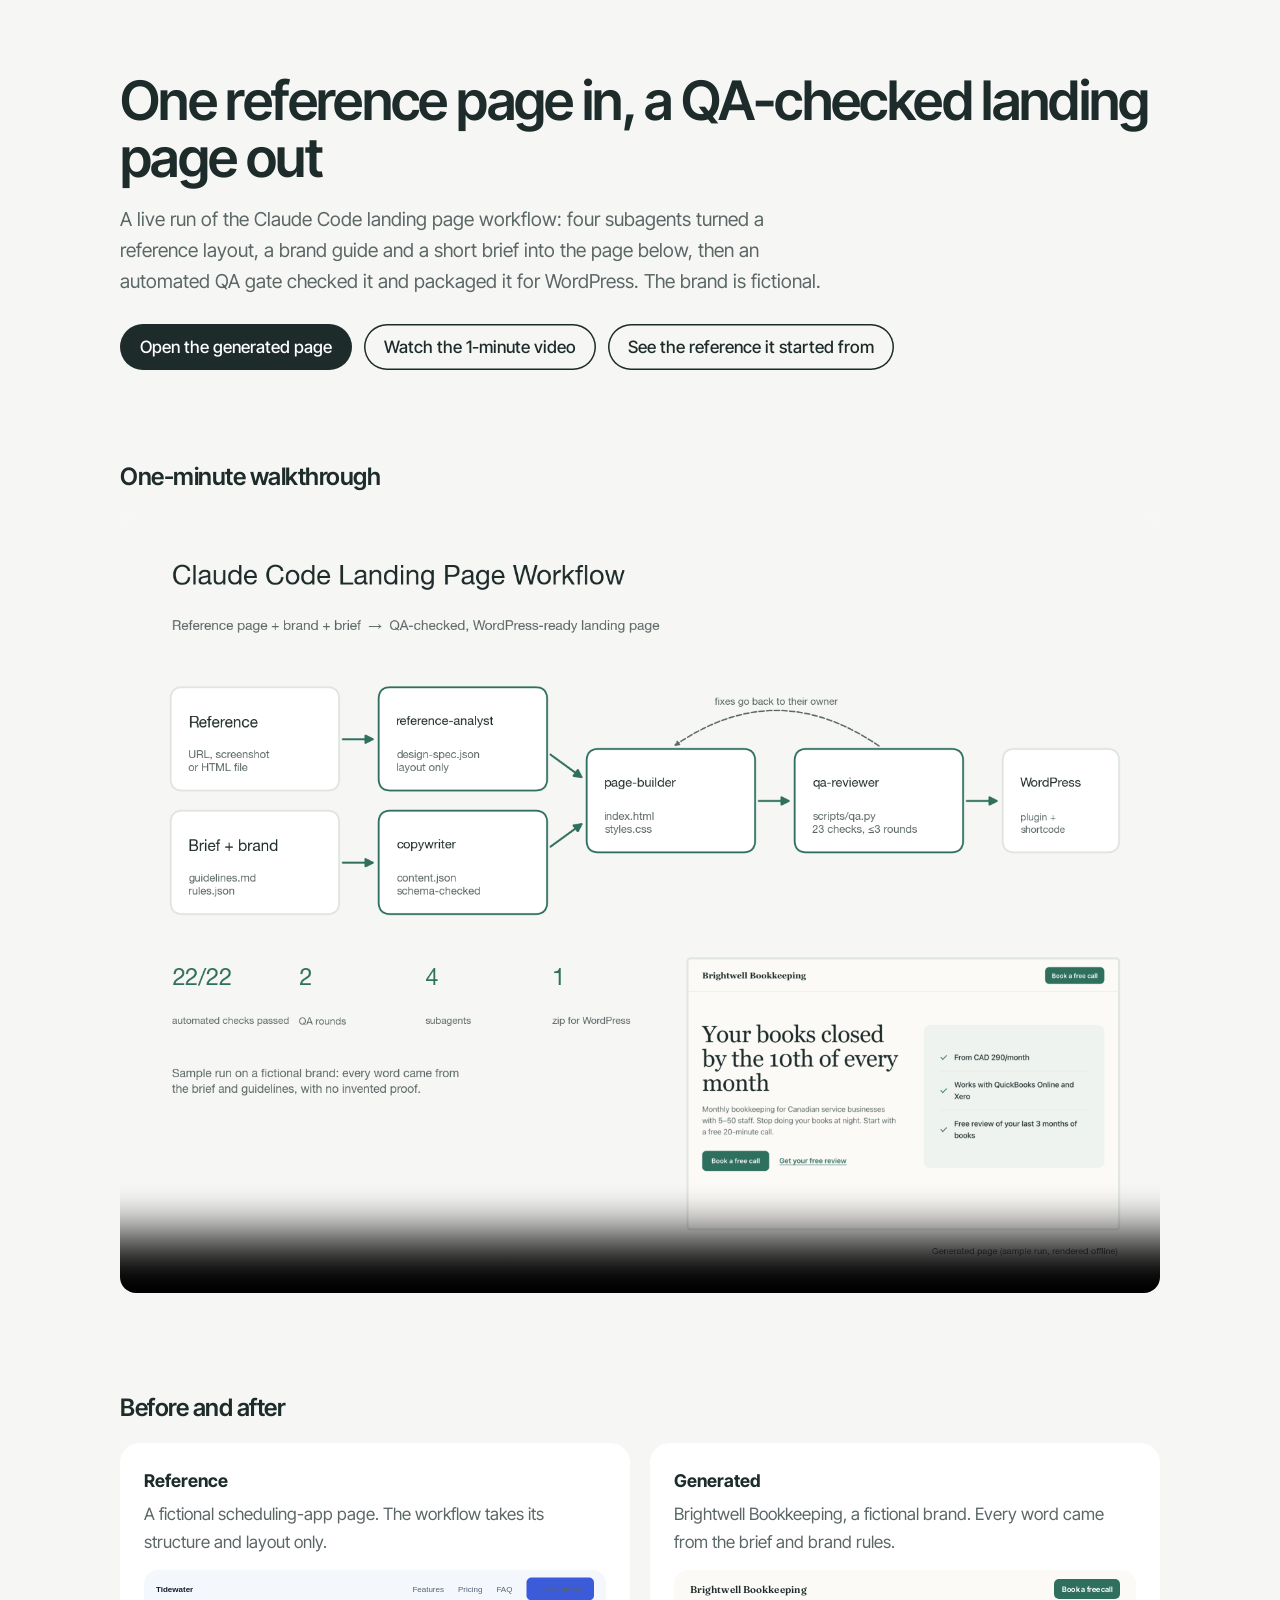
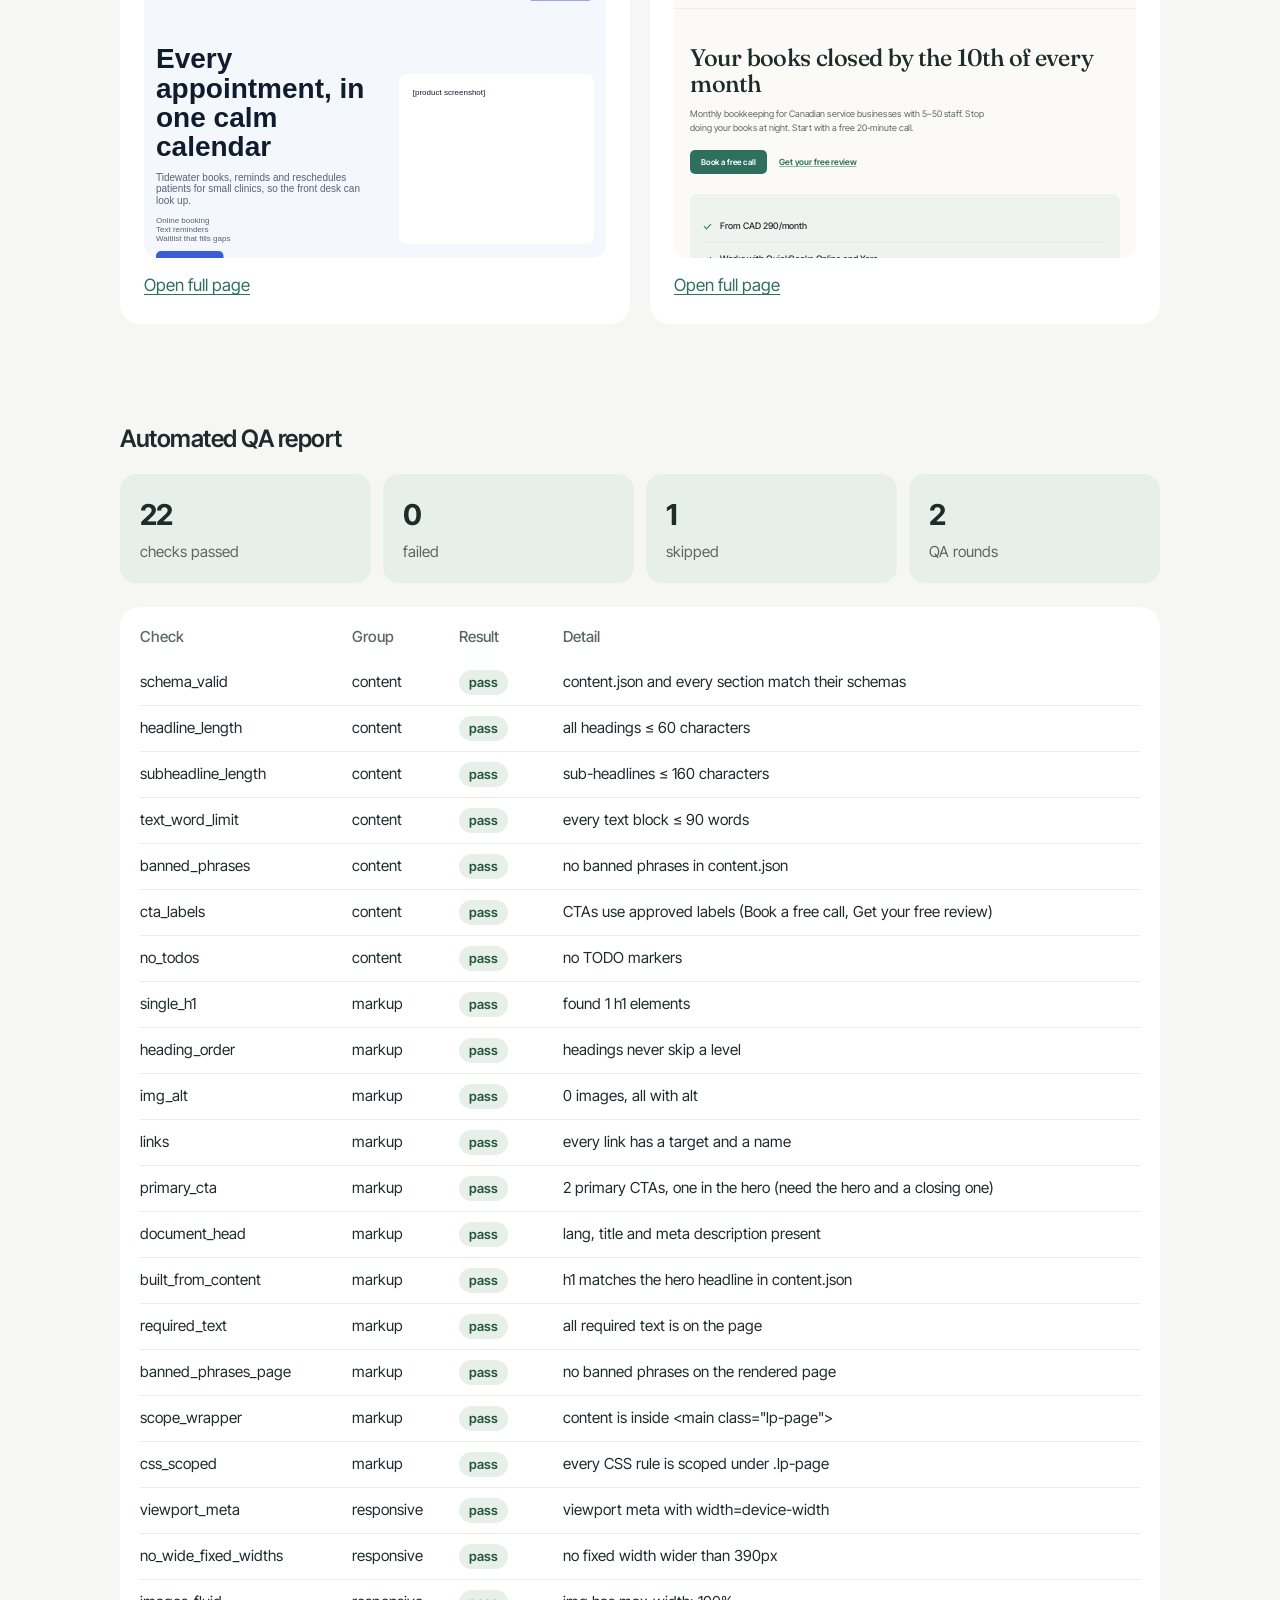
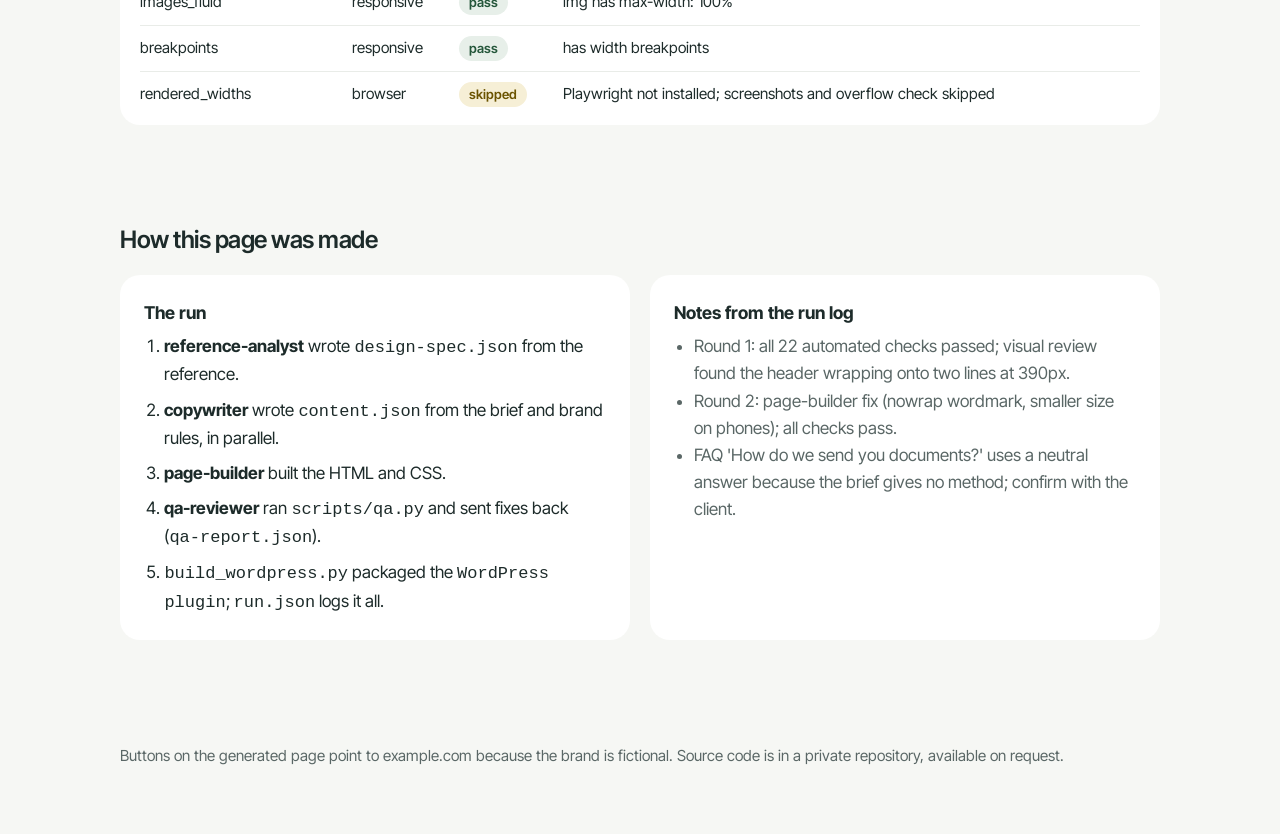
==== index.html @ 23b6bcfc "Demo page: recorded run of the Claude Code landing page workflow Co-Authored-By: Claude Opus 5.5 <no" ====
<!doctype html>
<html lang="en">
<head>
<meta charset="utf-8">
<meta name="viewport" content="width=device-width, initial-scale=1">
<title>Landing Page Workflow: live demo</title>
<meta name="description" content="A landing page produced end to end by a Claude Code workflow: reference, copy, build, automated QA and a WordPress plugin.">
<link rel="preconnect" href="https://fonts.googleapis.com"><link rel="preconnect" href="https://fonts.gstatic.com" crossorigin>
<link href="https://fonts.googleapis.com/css2?family=Inter+Tight:wght@400;500;600&display=swap" rel="stylesheet">
<style>
  :root { --bg:#f6f7f4; --ink:#1d2b2a; --muted:#5a6766; --accent:#2f6f5e; --card:#ffffff; --soft:#e7efe9; --warn:#f6efd6; --bad:#f8e4dc; }
  * { box-sizing:border-box; }
  body { margin:0; background:var(--bg); color:var(--ink); font:400 17px/1.6 "Inter Tight", system-ui, sans-serif; }
  a { color:var(--accent); text-underline-offset:.2em; }
  .wrap { max-width:1080px; margin:0 auto; padding:0 max(20px, env(safe-area-inset-left)); }
  header { padding:72px 0 40px; }
  h1 { font-size:clamp(2rem, 1.4rem + 2.6vw, 3.4rem); line-height:1.05; letter-spacing:-.03em; margin:0 0 18px; font-weight:600; }
  h2 { font-size:1.5rem; letter-spacing:-.02em; margin:0 0 16px; font-weight:600; }
  .lead { font-size:1.2rem; color:var(--muted); max-width:44rem; margin:0; }
  .actions { display:flex; flex-wrap:wrap; gap:12px; margin-top:28px; }
  .btn { display:inline-flex; align-items:center; min-height:46px; padding:0 20px; border-radius:999px; background:var(--ink); color:#fff; text-decoration:none; font-weight:500; }
  .btn.ghost { background:transparent; color:var(--ink); box-shadow:inset 0 0 0 1.5px var(--ink); }
  section { padding:48px 0; }
  .grid { display:grid; gap:20px; grid-template-columns:repeat(auto-fit, minmax(min(100%, 300px), 1fr)); }
  .card { background:var(--card); border-radius:20px; padding:24px; }
  .card h3 { margin:0 0 6px; font-size:1.1rem; }
  .card p { margin:0 0 14px; color:var(--muted); }
  .frame { border-radius:14px; overflow:hidden; background:#fff; aspect-ratio:16/10; }
  .frame iframe { width:200%; height:200%; border:0; transform:scale(.5); transform-origin:0 0; pointer-events:none; }
  .stats { display:grid; gap:12px; grid-template-columns:repeat(auto-fit, minmax(150px, 1fr)); margin-bottom:24px; }
  .stat { background:var(--soft); border-radius:16px; padding:18px 20px; }
  .stat b { display:block; font-size:1.8rem; letter-spacing:-.02em; }
  .stat span { color:var(--muted); font-size:.95rem; }
  .table { background:var(--card); border-radius:20px; padding:8px 20px; overflow-x:auto; }
  table { width:100%; border-collapse:collapse; font-size:.95rem; min-width:560px; }
  td, th { text-align:left; padding:10px 12px 10px 0; vertical-align:top; }
  tr + tr td { border-top:1px solid #e9ece8; }
  th { color:var(--muted); font-weight:500; }
  .pill { display:inline-block; border-radius:999px; padding:2px 10px; font-size:.82rem; font-weight:600; }
  .pass { background:var(--soft); color:#24563a; } .skipped { background:var(--warn); color:#6b5300; } .fail { background:var(--bad); color:#8d2f1c; }
  ol.flow { margin:0; padding-left:1.2em; display:grid; gap:8px; }
  ul.notes { margin:0; padding-left:1.2em; color:var(--muted); }
  .vid { width:100%; max-width:100%; border-radius:16px; background:#fff; display:block; }
  footer { padding:56px 0 72px; color:var(--muted); font-size:.95rem; }
</style>
</head>
<body>
<div class="wrap">
  <header>
    <h1>One reference page in, a QA-checked landing page out</h1>
    <p class="lead">A live run of the Claude Code landing page workflow: four subagents turned a reference layout, a brand guide and a short brief into the page below, then an automated QA gate checked it and packaged it for WordPress. The brand is fictional.</p>
    <div class="actions">
      <a class="btn" href="generated/">Open the generated page</a>
      <a class="btn ghost" href="#vid-h">Watch the 1-minute video</a>
      <a class="btn ghost" href="reference/">See the reference it started from</a>
      
    </div>
  </header>

  <section aria-labelledby="vid-h">
    <h2 id="vid-h">One-minute walkthrough</h2>
    <video class="vid" controls muted playsinline preload="metadata" poster="cover.png" src="demo-video.mp4">Your browser can't play this video.</video>
  </section>

  <section aria-labelledby="io-h">
    <h2 id="io-h">Before and after</h2>
    <div class="grid">
      <div class="card"><h3>Reference</h3><p>A fictional scheduling-app page. The workflow takes its structure and layout only.</p>
        <div class="frame"><iframe src="reference/" title="Reference page preview" loading="lazy" tabindex="-1" scrolling="no"></iframe></div>
        <p style="margin:14px 0 0"><a href="reference/">Open full page</a></p></div>
      <div class="card"><h3>Generated</h3><p>Brightwell Bookkeeping, a fictional brand. Every word came from the brief and brand rules.</p>
        <div class="frame"><iframe src="generated/" title="Generated page preview" loading="lazy" tabindex="-1" scrolling="no"></iframe></div>
        <p style="margin:14px 0 0"><a href="generated/">Open full page</a></p></div>
    </div>
  </section>

  <section aria-labelledby="qa-h">
    <h2 id="qa-h">Automated QA report</h2>
    <div class="stats">
      <div class="stat"><b>22</b><span>checks passed</span></div>
      <div class="stat"><b>0</b><span>failed</span></div>
      <div class="stat"><b>1</b><span>skipped</span></div>
      <div class="stat"><b>2</b><span>QA rounds</span></div>
    </div>
    <div class="table"><table>
      <thead><tr><th>Check</th><th>Group</th><th>Result</th><th>Detail</th></tr></thead>
      <tbody><tr><td>schema_valid</td><td>content</td><td><span class="pill pass">pass</span></td><td>content.json and every section match their schemas</td></tr><tr><td>headline_length</td><td>content</td><td><span class="pill pass">pass</span></td><td>all headings ≤ 60 characters</td></tr><tr><td>subheadline_length</td><td>content</td><td><span class="pill pass">pass</span></td><td>sub-headlines ≤ 160 characters</td></tr><tr><td>text_word_limit</td><td>content</td><td><span class="pill pass">pass</span></td><td>every text block ≤ 90 words</td></tr><tr><td>banned_phrases</td><td>content</td><td><span class="pill pass">pass</span></td><td>no banned phrases in content.json</td></tr><tr><td>cta_labels</td><td>content</td><td><span class="pill pass">pass</span></td><td>CTAs use approved labels (Book a free call, Get your free review)</td></tr><tr><td>no_todos</td><td>content</td><td><span class="pill pass">pass</span></td><td>no TODO markers</td></tr><tr><td>single_h1</td><td>markup</td><td><span class="pill pass">pass</span></td><td>found 1 h1 elements</td></tr><tr><td>heading_order</td><td>markup</td><td><span class="pill pass">pass</span></td><td>headings never skip a level</td></tr><tr><td>img_alt</td><td>markup</td><td><span class="pill pass">pass</span></td><td>0 images, all with alt</td></tr><tr><td>links</td><td>markup</td><td><span class="pill pass">pass</span></td><td>every link has a target and a name</td></tr><tr><td>primary_cta</td><td>markup</td><td><span class="pill pass">pass</span></td><td>2 primary CTAs, one in the hero (need the hero and a closing one)</td></tr><tr><td>document_head</td><td>markup</td><td><span class="pill pass">pass</span></td><td>lang, title and meta description present</td></tr><tr><td>built_from_content</td><td>markup</td><td><span class="pill pass">pass</span></td><td>h1 matches the hero headline in content.json</td></tr><tr><td>required_text</td><td>markup</td><td><span class="pill pass">pass</span></td><td>all required text is on the page</td></tr><tr><td>banned_phrases_page</td><td>markup</td><td><span class="pill pass">pass</span></td><td>no banned phrases on the rendered page</td></tr><tr><td>scope_wrapper</td><td>markup</td><td><span class="pill pass">pass</span></td><td>content is inside &lt;main class=&quot;lp-page&quot;&gt;</td></tr><tr><td>css_scoped</td><td>markup</td><td><span class="pill pass">pass</span></td><td>every CSS rule is scoped under .lp-page</td></tr><tr><td>viewport_meta</td><td>responsive</td><td><span class="pill pass">pass</span></td><td>viewport meta with width=device-width</td></tr><tr><td>no_wide_fixed_widths</td><td>responsive</td><td><span class="pill pass">pass</span></td><td>no fixed width wider than 390px</td></tr><tr><td>images_fluid</td><td>responsive</td><td><span class="pill pass">pass</span></td><td>img has max-width: 100%</td></tr><tr><td>breakpoints</td><td>responsive</td><td><span class="pill pass">pass</span></td><td>has width breakpoints</td></tr><tr><td>rendered_widths</td><td>browser</td><td><span class="pill skipped">skipped</span></td><td>Playwright not installed; screenshots and overflow check skipped</td></tr></tbody>
    </table></div>
  </section>

  <section aria-labelledby="how-h">
    <h2 id="how-h">How this page was made</h2>
    <div class="grid">
      <div class="card"><h3>The run</h3>
        <ol class="flow">
          <li><b>reference-analyst</b> wrote <code>design-spec.json</code> from the reference.</li>
          <li><b>copywriter</b> wrote <code>content.json</code> from the brief and brand rules, in parallel.</li>
          <li><b>page-builder</b> built the HTML and CSS.</li>
          <li><b>qa-reviewer</b> ran <code>scripts/qa.py</code> and sent fixes back (<code>qa-report.json</code>).</li>
          <li><code>build_wordpress.py</code> packaged the <code>WordPress plugin</code>; <code>run.json</code> logs it all.</li>
        </ol></div>
      <div class="card"><h3>Notes from the run log</h3><ul class="notes"><li>Round 1: all 22 automated checks passed; visual review found the header wrapping onto two lines at 390px.</li><li>Round 2: page-builder fix (nowrap wordmark, smaller size on phones); all checks pass.</li><li>FAQ &#x27;How do we send you documents?&#x27; uses a neutral answer because the brief gives no method; confirm with the client.</li></ul></div>
    </div>
  </section>

  <footer>
        Buttons on the generated page point to example.com because the brand is fictional.
    Source code is in a private repository, available on request.
  </footer>
</div>
</body>
</html>
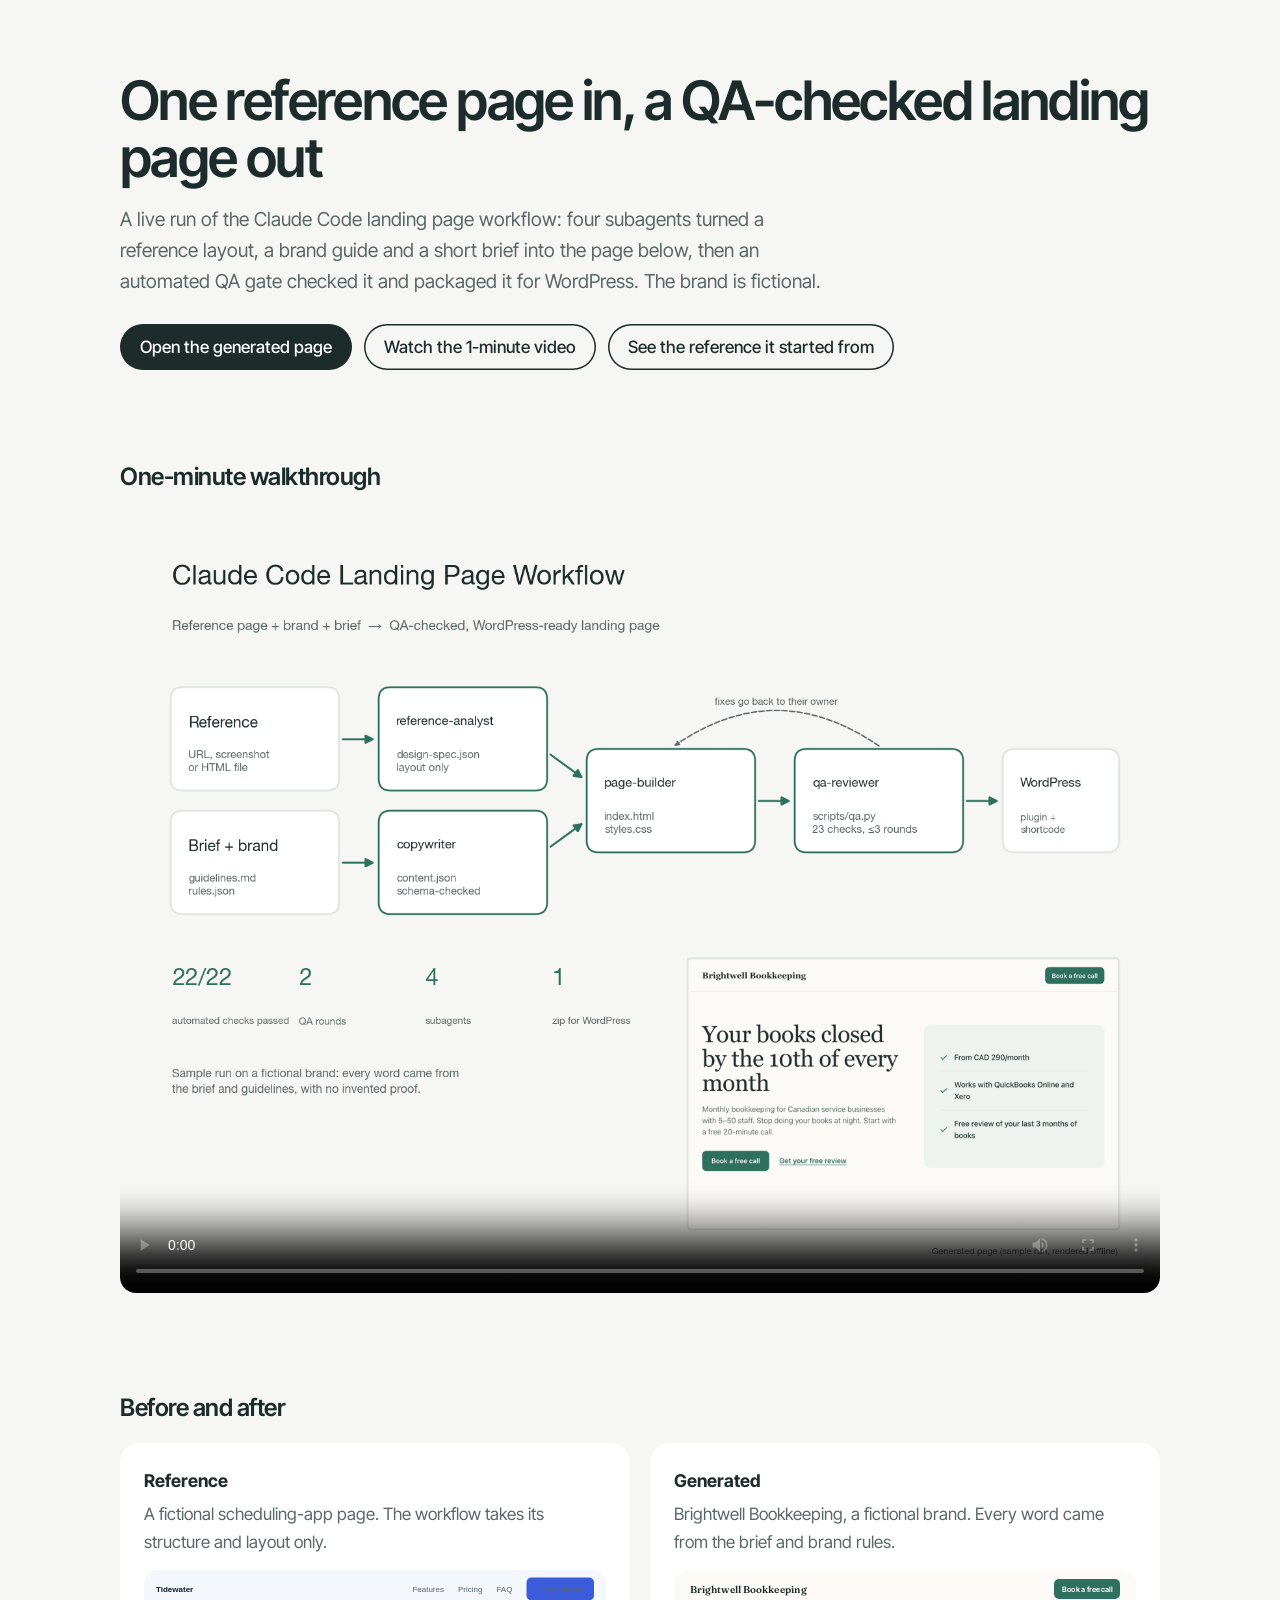
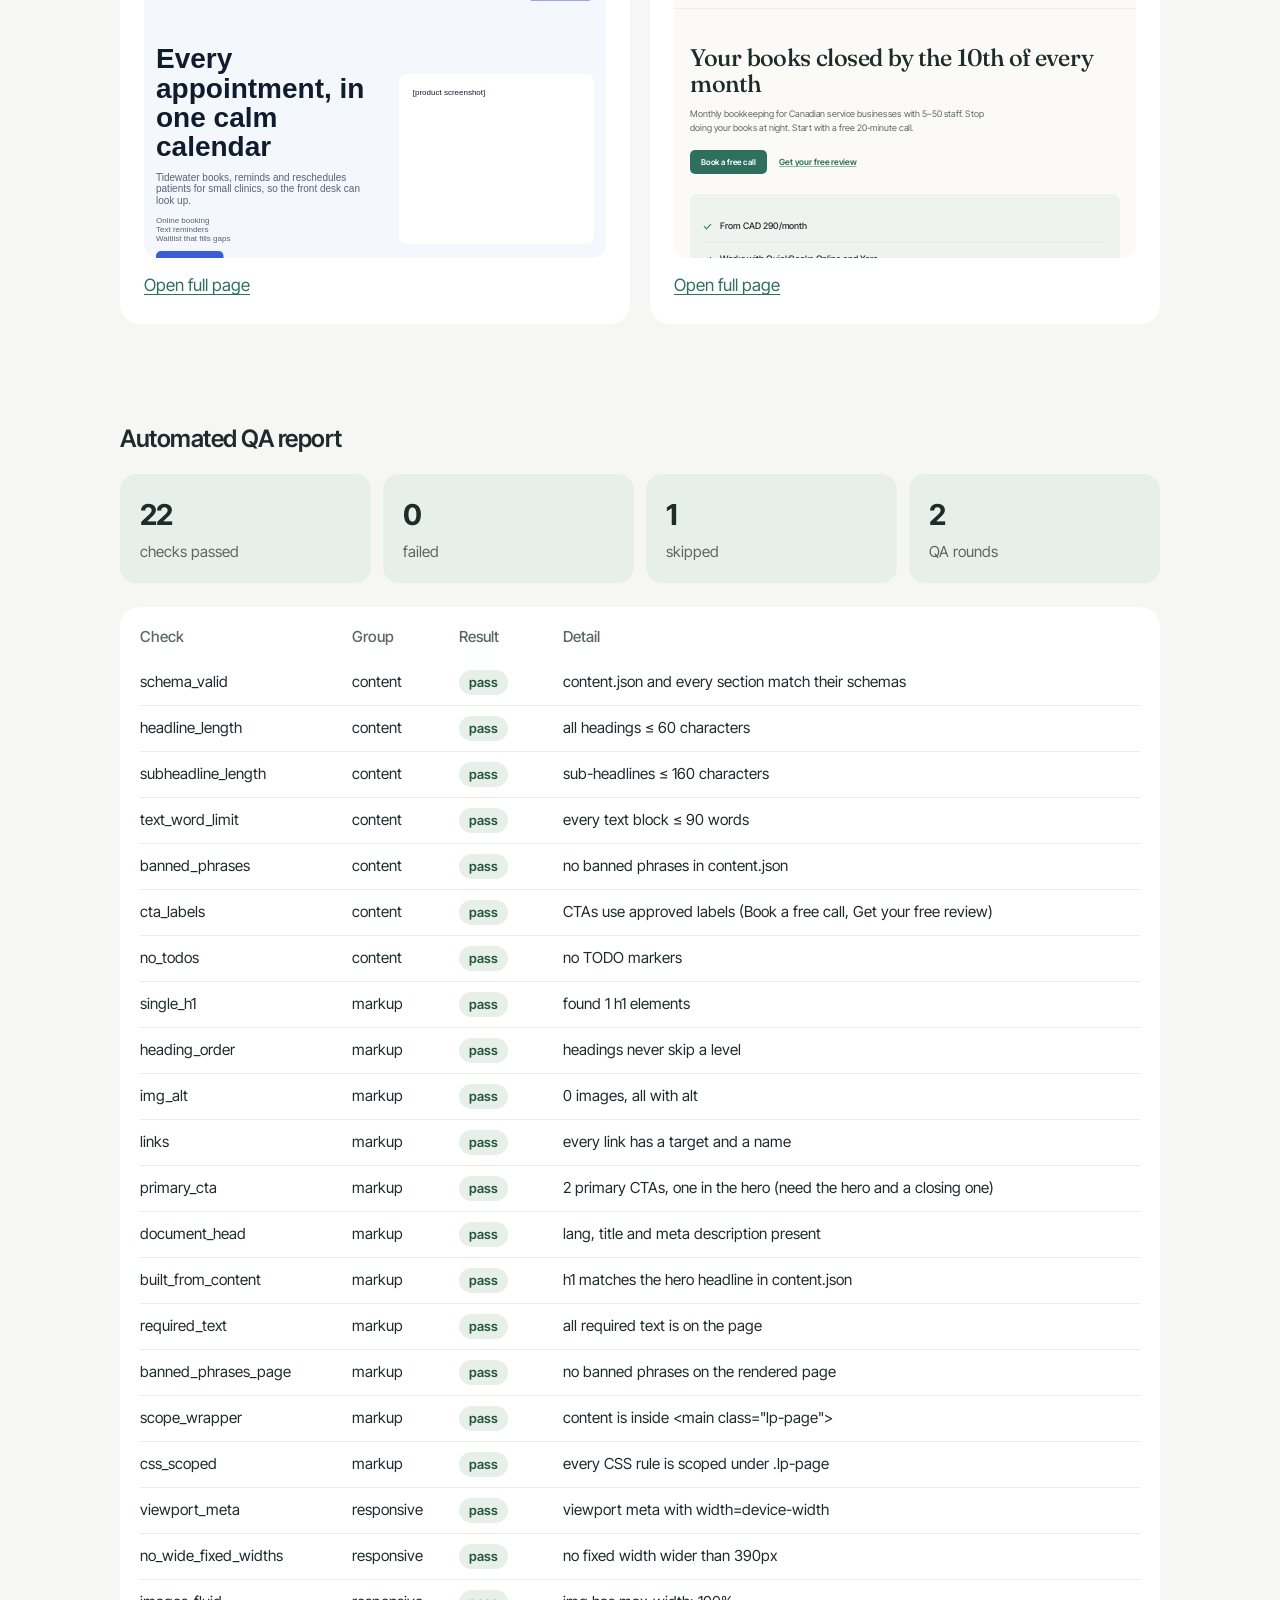
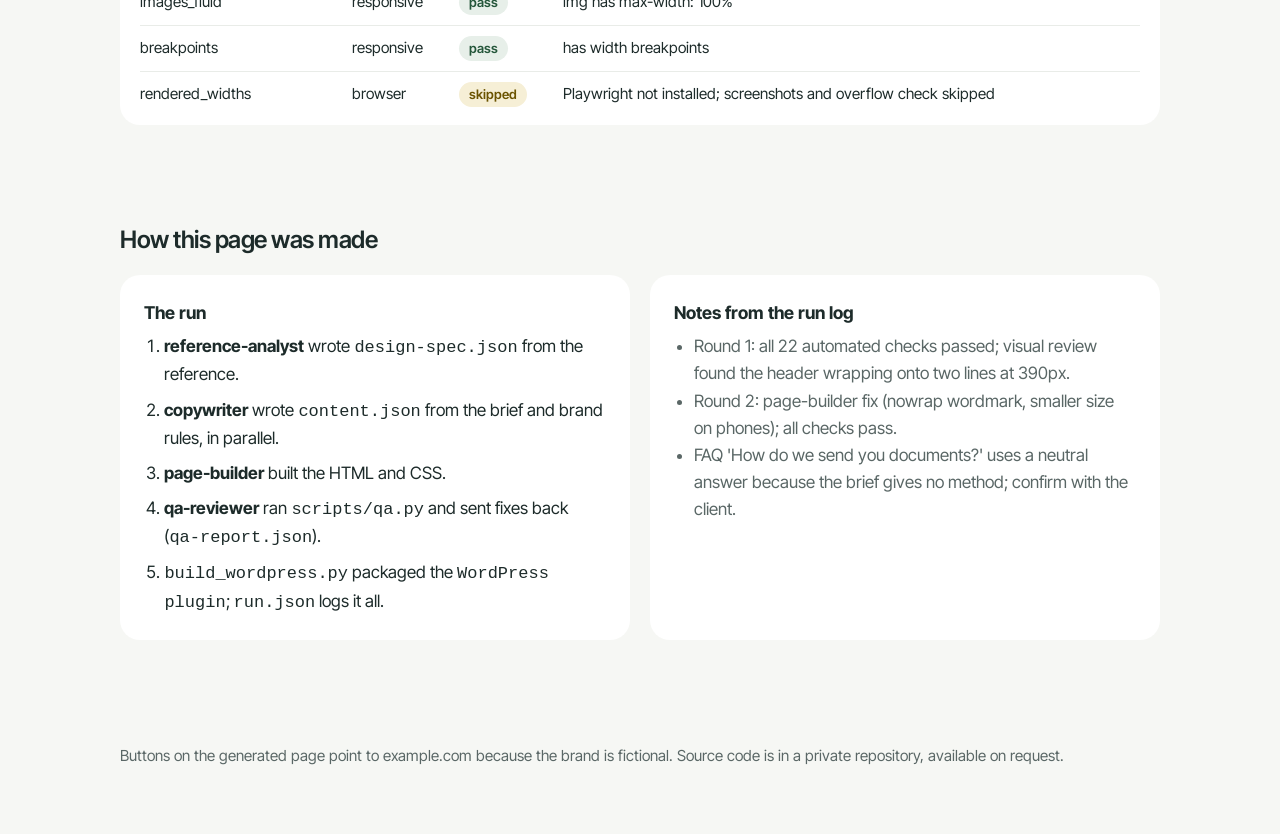
==== commit 9240b97c: "Update demo page" ====
--- a/index.html
+++ b/index.html
@@ -59,7 +59,7 @@
 
   <section aria-labelledby="vid-h">
     <h2 id="vid-h">One-minute walkthrough</h2>
-    <video class="vid" controls muted playsinline preload="metadata" poster="cover.png" src="demo-video.mp4">Your browser can't play this video.</video>
+    <video class="vid" controls playsinline preload="metadata" poster="cover.png" src="demo-video.mp4">Your browser can't play this video.</video>
   </section>
 
   <section aria-labelledby="io-h">
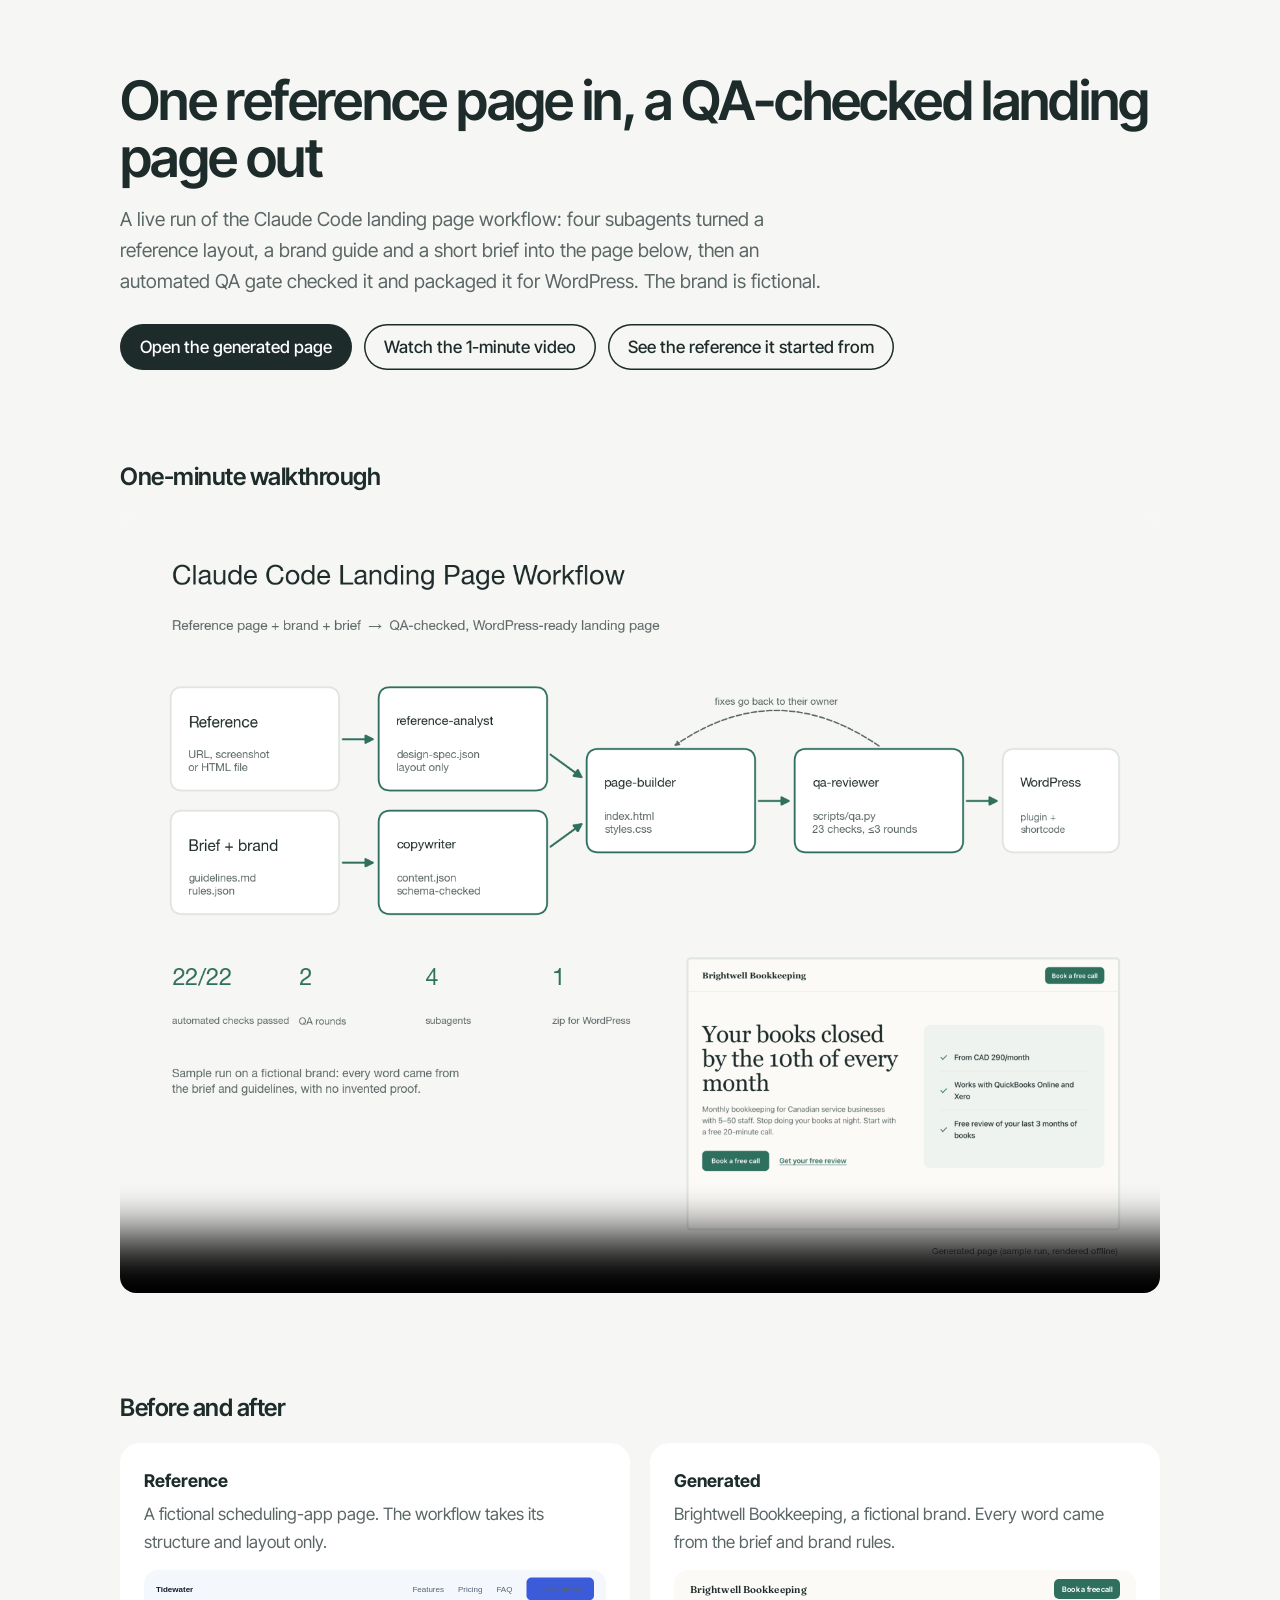
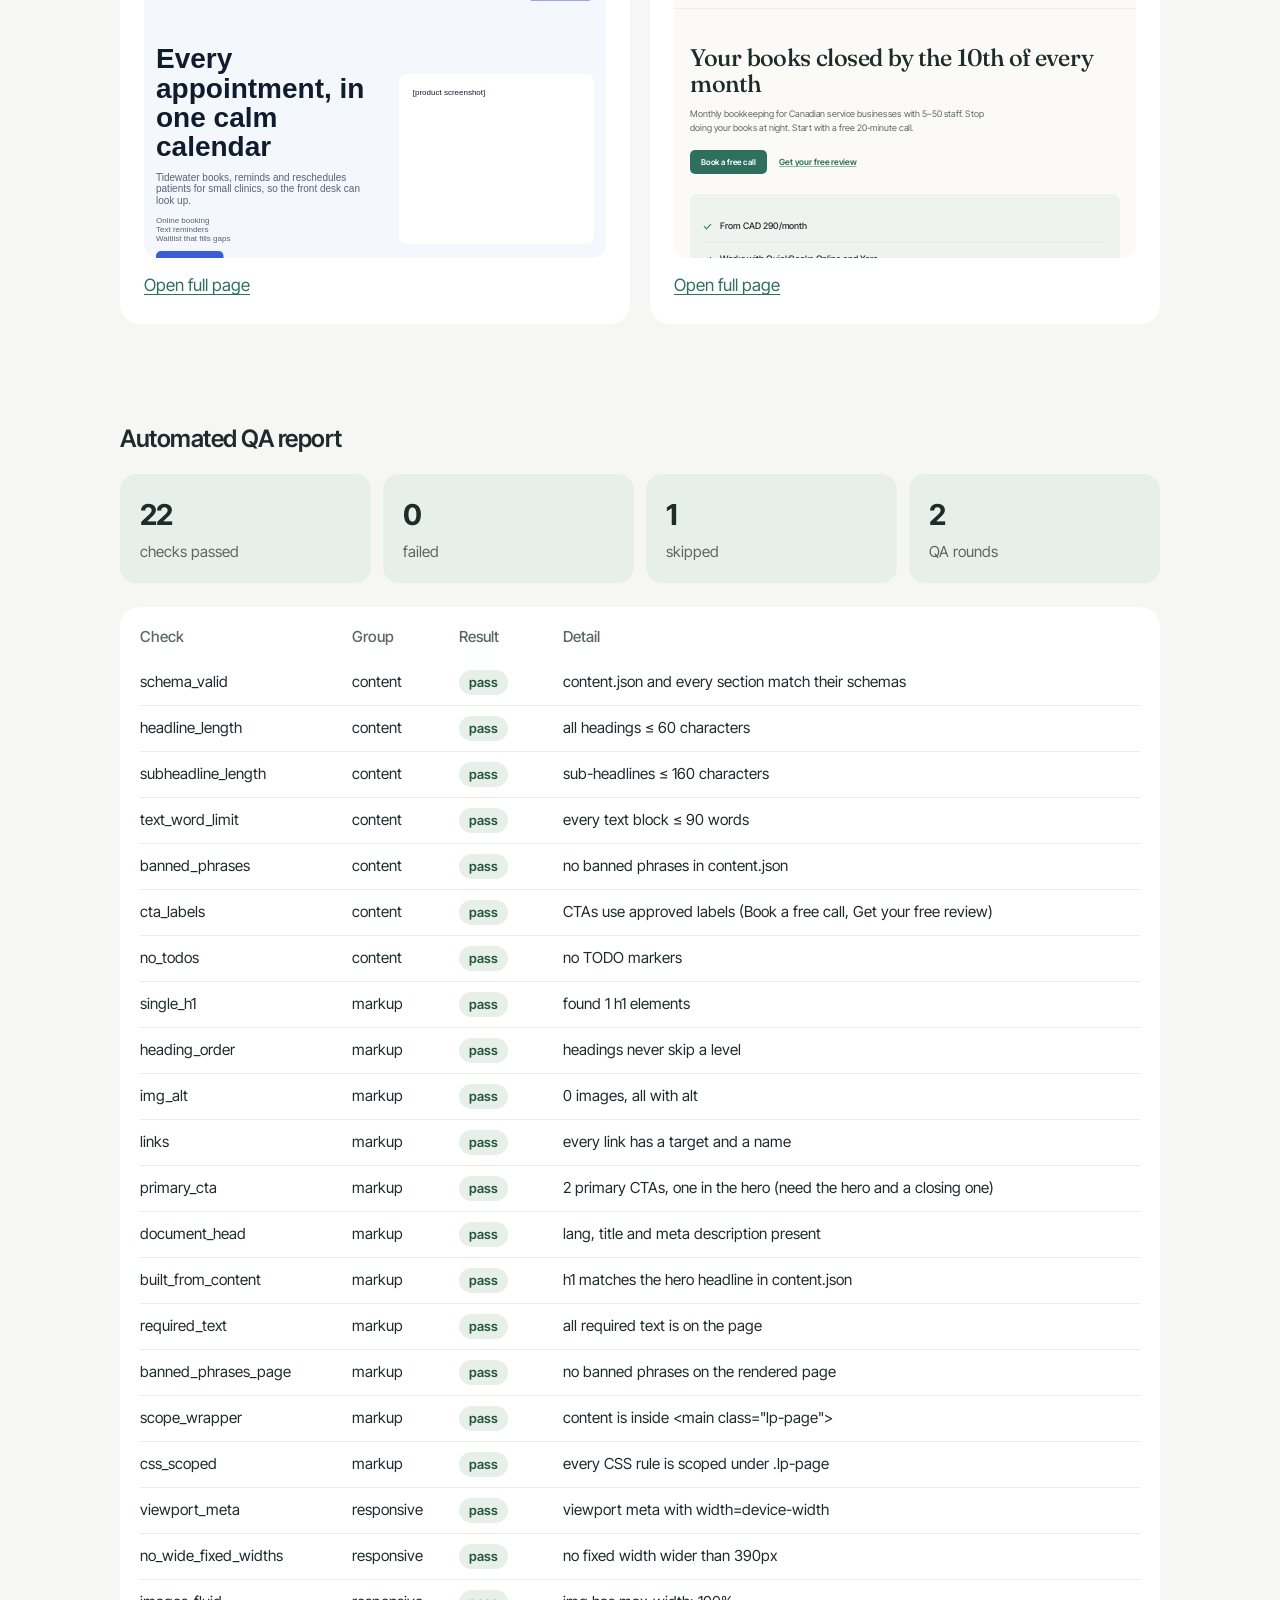
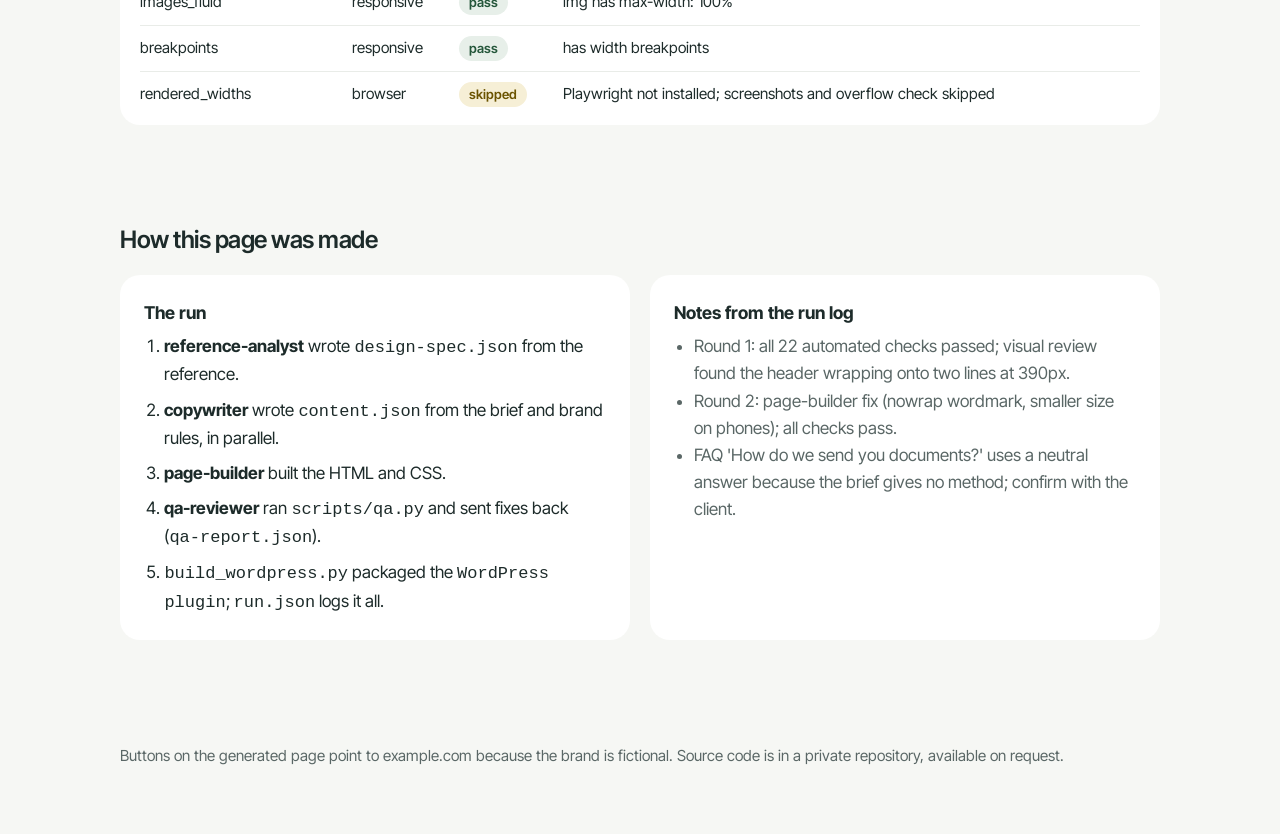
==== commit 1298cd87: "Update demo page" ====
--- a/index.html
+++ b/index.html
@@ -59,7 +59,7 @@
 
   <section aria-labelledby="vid-h">
     <h2 id="vid-h">One-minute walkthrough</h2>
-    <video class="vid" controls playsinline preload="metadata" poster="cover.png" src="demo-video.mp4">Your browser can't play this video.</video>
+    <video class="vid" controls playsinline preload="metadata" poster="cover.png" src="demo-video.mp4?v=9ca69c38ab">Your browser can't play this video.</video>
   </section>
 
   <section aria-labelledby="io-h">
